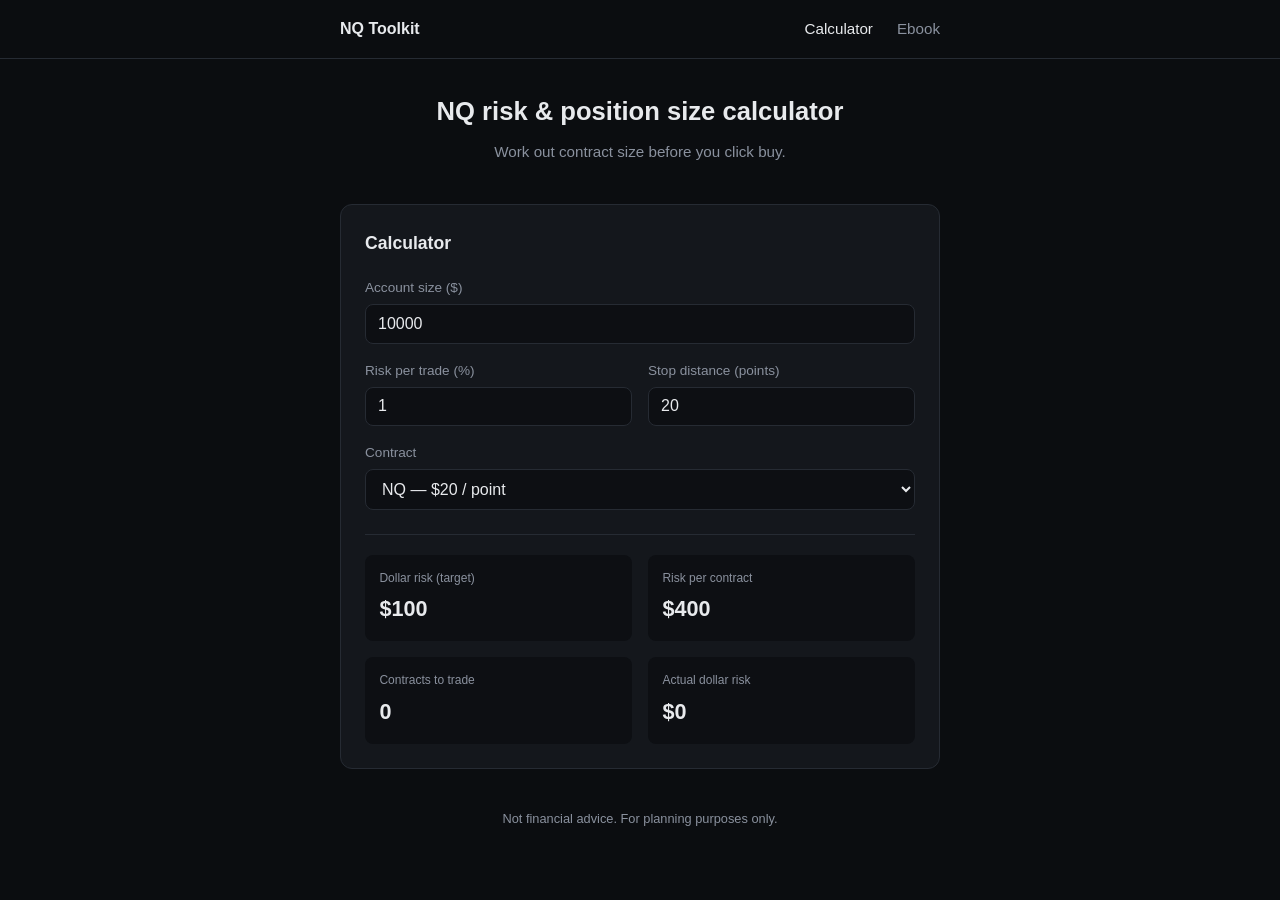
==== calculator/index.html @ e53ccf38 "Add files via upload" ====
<!DOCTYPE html>
<html lang="en">
<head>
<meta charset="UTF-8">
<meta name="viewport" content="width=device-width, initial-scale=1.0">
<title>NQ Risk & Position Size Calculator</title>
<style>
  :root {
    --bg: #0b0d10; --surface: #14171c; --border: #262b33;
    --text: #e8eaed; --text-muted: #8a919e; --accent: #3987e5; --accent-text: #ffffff; --danger: #e66767;
  }
  * { box-sizing: border-box; }
  body { margin: 0; background: var(--bg); color: var(--text);
    font-family: -apple-system, BlinkMacSystemFont, "Segoe UI", Roboto, sans-serif; line-height: 1.6; }

  nav { border-bottom: 1px solid var(--border); }
  .nav-inner { max-width: 640px; margin: 0 auto; padding: 1rem 1.25rem;
    display: flex; align-items: center; justify-content: space-between; }
  .brand { color: var(--text); text-decoration: none; font-weight: 600; }
  .nav-links { display: flex; gap: 1.5rem; }
  .nav-links a { color: var(--text-muted); text-decoration: none; font-size: 0.95rem; }
  .nav-links a.active { color: var(--text); }
  .nav-links a:hover { color: var(--text); }

  .wrap { max-width: 640px; margin: 0 auto; padding: 2rem 1.25rem 4rem; }
  header.page-head { text-align: center; margin-bottom: 2.5rem; }
  header.page-head h1 { font-size: 1.6rem; font-weight: 600; margin: 0 0 0.5rem; }
  header.page-head p { color: var(--text-muted); margin: 0; font-size: 0.95rem; }

  .card { background: var(--surface); border: 1px solid var(--border); border-radius: 12px; padding: 1.5rem; margin-bottom: 2rem; }
  .card h2 { font-size: 1.1rem; margin: 0 0 1.25rem; }

  .field { margin-bottom: 1rem; }
  .field label { display: block; font-size: 0.85rem; color: var(--text-muted); margin-bottom: 0.35rem; }
  .field input, .field select {
    width: 100%; padding: 0.6rem 0.75rem; background: #0d0f13; border: 1px solid var(--border);
    border-radius: 8px; color: var(--text); font-size: 1rem;
  }
  .field input:focus, .field select:focus { outline: none; border-color: var(--accent); }
  .row { display: grid; grid-template-columns: 1fr 1fr; gap: 1rem; }

  .results { margin-top: 1.5rem; padding-top: 1.25rem; border-top: 1px solid var(--border);
    display: grid; grid-template-columns: 1fr 1fr; gap: 1rem; }
  .stat { background: #0d0f13; border-radius: 8px; padding: 0.9rem; }
  .stat .label { font-size: 0.75rem; color: var(--text-muted); margin-bottom: 0.25rem; }
  .stat .value { font-size: 1.35rem; font-weight: 600; }
  .stat .value.warn { color: var(--danger); }

  footer { text-align: center; color: var(--text-muted); font-size: 0.8rem; margin-top: 2.5rem; }
</style>
</head>
<body>

<nav>
  <div class="nav-inner">
    <a href="../index.html" class="brand">NQ Toolkit</a>
    <div class="nav-links">
      <a href="index.html" class="active">Calculator</a>
      <a href="../ebook/index.html">Ebook</a>
    </div>
  </div>
</nav>

<div class="wrap">

  <header class="page-head">
    <h1>NQ risk & position size calculator</h1>
    <p>Work out contract size before you click buy.</p>
  </header>

  <div class="card">
    <h2>Calculator</h2>

    <div class="field">
      <label for="accountSize">Account size ($)</label>
      <input type="number" id="accountSize" value="10000" min="0" step="100">
    </div>

    <div class="row">
      <div class="field">
        <label for="riskPct">Risk per trade (%)</label>
        <input type="number" id="riskPct" value="1" min="0" step="0.1">
      </div>
      <div class="field">
        <label for="stopPoints">Stop distance (points)</label>
        <input type="number" id="stopPoints" value="20" min="0" step="0.25">
      </div>
    </div>

    <div class="field">
      <label for="contractType">Contract</label>
      <select id="contractType">
        <option value="20">NQ &mdash; $20 / point</option>
        <option value="2">MNQ &mdash; $2 / point</option>
      </select>
    </div>

    <div class="results">
      <div class="stat">
        <div class="label">Dollar risk (target)</div>
        <div class="value" id="outDollarRisk">$0</div>
      </div>
      <div class="stat">
        <div class="label">Risk per contract</div>
        <div class="value" id="outRiskPerContract">$0</div>
      </div>
      <div class="stat">
        <div class="label">Contracts to trade</div>
        <div class="value" id="outContracts">0</div>
      </div>
      <div class="stat">
        <div class="label">Actual dollar risk</div>
        <div class="value" id="outActualRisk">$0</div>
      </div>
    </div>
  </div>

  <footer>Not financial advice. For planning purposes only.</footer>

</div>

<script>
  const accountSize = document.getElementById('accountSize');
  const riskPct = document.getElementById('riskPct');
  const stopPoints = document.getElementById('stopPoints');
  const contractType = document.getElementById('contractType');

  const outDollarRisk = document.getElementById('outDollarRisk');
  const outRiskPerContract = document.getElementById('outRiskPerContract');
  const outContracts = document.getElementById('outContracts');
  const outActualRisk = document.getElementById('outActualRisk');

  function fmt(n) {
    return '$' + n.toLocaleString('en-US', { maximumFractionDigits: 2 });
  }

  function calculate() {
    const balance = parseFloat(accountSize.value) || 0;
    const risk = parseFloat(riskPct.value) || 0;
    const stop = parseFloat(stopPoints.value) || 0;
    const valuePerPoint = parseFloat(contractType.value) || 0;

    const dollarRisk = balance * (risk / 100);
    const riskPerContract = stop * valuePerPoint;
    const contracts = riskPerContract > 0 ? Math.floor(dollarRisk / riskPerContract) : 0;
    const actualRisk = contracts * riskPerContract;

    outDollarRisk.textContent = fmt(dollarRisk);
    outRiskPerContract.textContent = fmt(riskPerContract);
    outContracts.textContent = contracts;
    outActualRisk.textContent = fmt(actualRisk);
    outActualRisk.classList.toggle('warn', actualRisk > dollarRisk);
  }

  [accountSize, riskPct, stopPoints, contractType].forEach(el => {
    el.addEventListener('input', calculate);
    el.addEventListener('change', calculate);
  });

  calculate();
</script>

</body>
</html>
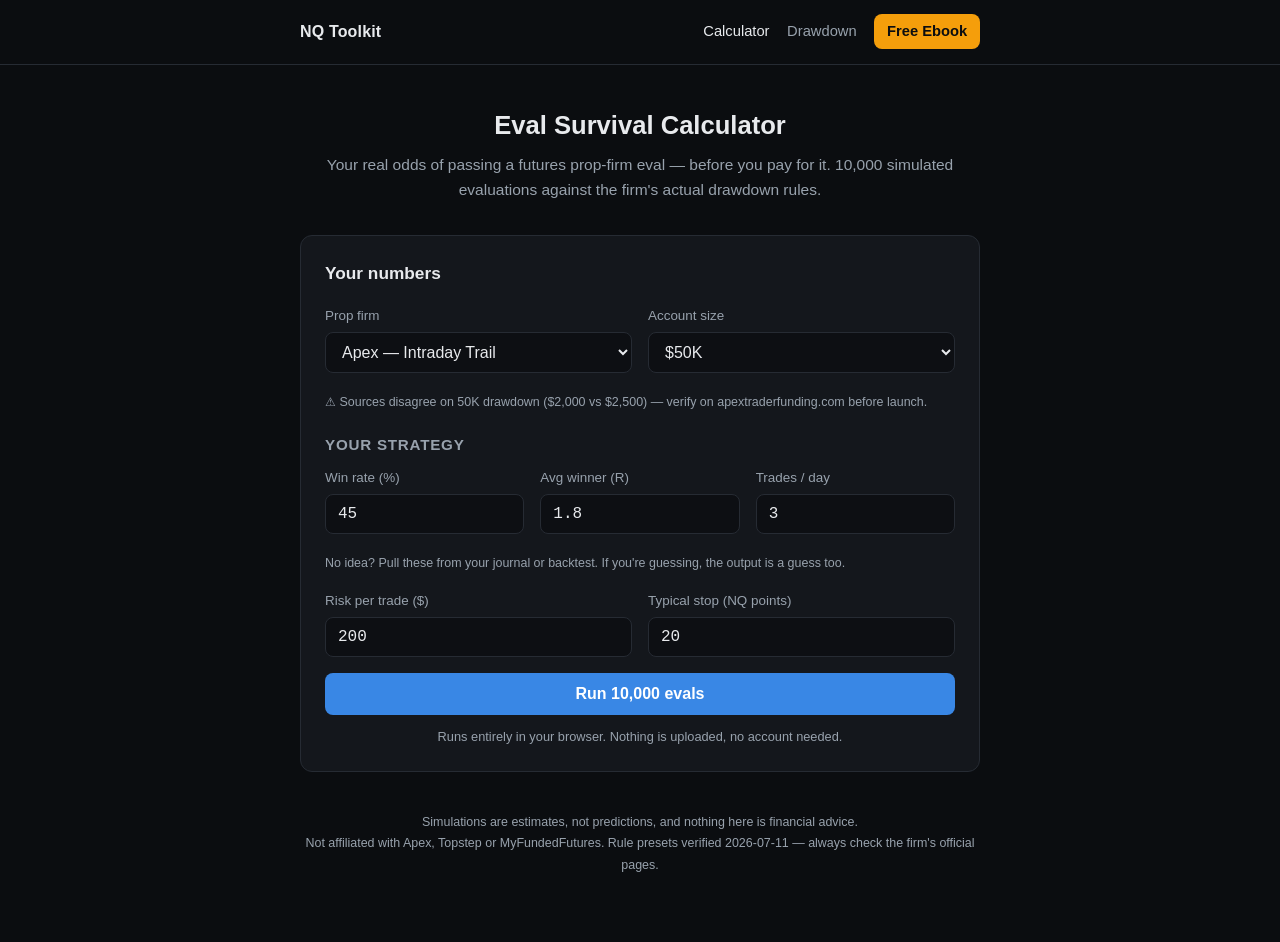
==== commit 5897c66f: "Add files via upload" ====
--- a/calculator/index.html
+++ b/calculator/index.html
@@ -3,51 +3,9 @@
 <head>
 <meta charset="UTF-8">
 <meta name="viewport" content="width=device-width, initial-scale=1.0">
-<title>NQ Risk & Position Size Calculator</title>
-<style>
-  :root {
-    --bg: #0b0d10; --surface: #14171c; --border: #262b33;
-    --text: #e8eaed; --text-muted: #8a919e; --accent: #3987e5; --accent-text: #ffffff; --danger: #e66767;
-  }
-  * { box-sizing: border-box; }
-  body { margin: 0; background: var(--bg); color: var(--text);
-    font-family: -apple-system, BlinkMacSystemFont, "Segoe UI", Roboto, sans-serif; line-height: 1.6; }
-
-  nav { border-bottom: 1px solid var(--border); }
-  .nav-inner { max-width: 640px; margin: 0 auto; padding: 1rem 1.25rem;
-    display: flex; align-items: center; justify-content: space-between; }
-  .brand { color: var(--text); text-decoration: none; font-weight: 600; }
-  .nav-links { display: flex; gap: 1.5rem; }
-  .nav-links a { color: var(--text-muted); text-decoration: none; font-size: 0.95rem; }
-  .nav-links a.active { color: var(--text); }
-  .nav-links a:hover { color: var(--text); }
-
-  .wrap { max-width: 640px; margin: 0 auto; padding: 2rem 1.25rem 4rem; }
-  header.page-head { text-align: center; margin-bottom: 2.5rem; }
-  header.page-head h1 { font-size: 1.6rem; font-weight: 600; margin: 0 0 0.5rem; }
-  header.page-head p { color: var(--text-muted); margin: 0; font-size: 0.95rem; }
-
-  .card { background: var(--surface); border: 1px solid var(--border); border-radius: 12px; padding: 1.5rem; margin-bottom: 2rem; }
-  .card h2 { font-size: 1.1rem; margin: 0 0 1.25rem; }
-
-  .field { margin-bottom: 1rem; }
-  .field label { display: block; font-size: 0.85rem; color: var(--text-muted); margin-bottom: 0.35rem; }
-  .field input, .field select {
-    width: 100%; padding: 0.6rem 0.75rem; background: #0d0f13; border: 1px solid var(--border);
-    border-radius: 8px; color: var(--text); font-size: 1rem;
-  }
-  .field input:focus, .field select:focus { outline: none; border-color: var(--accent); }
-  .row { display: grid; grid-template-columns: 1fr 1fr; gap: 1rem; }
-
-  .results { margin-top: 1.5rem; padding-top: 1.25rem; border-top: 1px solid var(--border);
-    display: grid; grid-template-columns: 1fr 1fr; gap: 1rem; }
-  .stat { background: #0d0f13; border-radius: 8px; padding: 0.9rem; }
-  .stat .label { font-size: 0.75rem; color: var(--text-muted); margin-bottom: 0.25rem; }
-  .stat .value { font-size: 1.35rem; font-weight: 600; }
-  .stat .value.warn { color: var(--danger); }
-
-  footer { text-align: center; color: var(--text-muted); font-size: 0.8rem; margin-top: 2.5rem; }
-</style>
+<title>Eval Survival Calculator — NQ / MNQ Prop Firm Simulator</title>
+<meta name="description" content="Free Monte Carlo simulator for NQ and MNQ traders: your real odds of passing an Apex, Topstep or MFFU evaluation, optimal risk per trade, and position size. Runs in your browser, no signup.">
+<link rel="stylesheet" href="../assets/style.css">
 </head>
 <body>
 
@@ -56,7 +14,8 @@
     <a href="../index.html" class="brand">NQ Toolkit</a>
     <div class="nav-links">
       <a href="index.html" class="active">Calculator</a>
-      <a href="../ebook/index.html">Ebook</a>
+      <a href="../drawdown/index.html">Drawdown</a>
+      <a href="../ebook/index.html" class="nav-cta">Free Ebook</a>
     </div>
   </div>
 </nav>
@@ -64,101 +23,131 @@
 <div class="wrap">
 
   <header class="page-head">
-    <h1>NQ risk & position size calculator</h1>
-    <p>Work out contract size before you click buy.</p>
+    <h1>Eval Survival Calculator</h1>
+    <p>Your real odds of passing a futures prop-firm eval — before you pay for it.
+    10,000 simulated evaluations against the firm's actual drawdown rules.</p>
   </header>
 
   <div class="card">
-    <h2>Calculator</h2>
-
-    <div class="field">
-      <label for="accountSize">Account size ($)</label>
-      <input type="number" id="accountSize" value="10000" min="0" step="100">
-    </div>
+    <h2>Your numbers</h2>
 
     <div class="row">
       <div class="field">
-        <label for="riskPct">Risk per trade (%)</label>
-        <input type="number" id="riskPct" value="1" min="0" step="0.1">
+        <label for="firm">Prop firm</label>
+        <select id="firm"></select>
       </div>
       <div class="field">
-        <label for="stopPoints">Stop distance (points)</label>
-        <input type="number" id="stopPoints" value="20" min="0" step="0.25">
+        <label for="size">Account size</label>
+        <select id="size"></select>
+      </div>
+    </div>
+    <div class="hint" id="rulesNote"></div>
+
+    <div id="customRules" style="display:none">
+      <h3>Custom rules</h3>
+      <div class="row3">
+        <div class="field"><label for="cStart">Account size ($)</label><input type="number" id="cStart" value="50000" step="1000"></div>
+        <div class="field"><label for="cTarget">Profit target ($)</label><input type="number" id="cTarget" value="3000" step="100"></div>
+        <div class="field"><label for="cDd">Trailing drawdown ($)</label><input type="number" id="cDd" value="2000" step="100"></div>
+      </div>
+      <div class="row3">
+        <div class="field">
+          <label for="cDdType">Drawdown type</label>
+          <select id="cDdType"><option value="eod">EOD trailing</option><option value="intraday">Intraday trailing</option></select>
+        </div>
+        <div class="field"><label for="cDll">Daily loss limit ($, 0 = none)</label><input type="number" id="cDll" value="0" step="100"></div>
+        <div class="field"><label for="cFee">Fee per attempt ($)</label><input type="number" id="cFee" value="100" step="10"></div>
       </div>
     </div>
 
-    <div class="field">
-      <label for="contractType">Contract</label>
-      <select id="contractType">
-        <option value="20">NQ &mdash; $20 / point</option>
-        <option value="2">MNQ &mdash; $2 / point</option>
-      </select>
+    <h3>Your strategy</h3>
+    <div class="row3">
+      <div class="field">
+        <label for="winRate">Win rate (%)</label>
+        <input type="number" id="winRate" value="45" min="1" max="99" step="1">
+      </div>
+      <div class="field">
+        <label for="rr">Avg winner (R)</label>
+        <input type="number" id="rr" value="1.8" min="0.1" step="0.1">
+      </div>
+      <div class="field">
+        <label for="tradesPerDay">Trades / day</label>
+        <input type="number" id="tradesPerDay" value="3" min="1" max="50" step="1">
+      </div>
+    </div>
+    <div class="hint">No idea? Pull these from your journal or backtest. If you're guessing, the output is a guess too.</div>
+
+    <div class="row" style="margin-top:1rem">
+      <div class="field">
+        <label for="riskPerTrade">Risk per trade ($)</label>
+        <input type="number" id="riskPerTrade" value="200" min="1" step="25">
+      </div>
+      <div class="field">
+        <label for="stopPoints">Typical stop (NQ points)</label>
+        <input type="number" id="stopPoints" value="20" min="0.25" step="0.25">
+      </div>
     </div>
 
-    <div class="results">
-      <div class="stat">
-        <div class="label">Dollar risk (target)</div>
-        <div class="value" id="outDollarRisk">$0</div>
-      </div>
-      <div class="stat">
-        <div class="label">Risk per contract</div>
-        <div class="value" id="outRiskPerContract">$0</div>
-      </div>
-      <div class="stat">
-        <div class="label">Contracts to trade</div>
-        <div class="value" id="outContracts">0</div>
-      </div>
-      <div class="stat">
-        <div class="label">Actual dollar risk</div>
-        <div class="value" id="outActualRisk">$0</div>
-      </div>
+    <button class="primary" id="runBtn">Run 10,000 evals</button>
+    <div class="trust-line">Runs entirely in your browser. Nothing is uploaded, no account needed.</div>
+  </div>
+
+  <div class="card" id="resultsCard" style="display:none">
+    <h2>Results</h2>
+    <div class="stats cols3">
+      <div class="stat"><div class="label">Pass probability</div><div class="value" id="outPass">—</div><div class="sub" id="outPassSub"></div></div>
+      <div class="stat"><div class="label">Bust probability</div><div class="value neg" id="outBust">—</div><div class="sub">hit the trailing floor</div></div>
+      <div class="stat"><div class="label" id="outTimeLabel">Ran out of time</div><div class="value" id="outTimeout">—</div><div class="sub" id="outTimeoutSub"></div></div>
+      <div class="stat"><div class="label">Median days to pass</div><div class="value" id="outDays">—</div><div class="sub">trading days, when you do pass</div></div>
+      <div class="stat"><div class="label">Expected attempts</div><div class="value" id="outAttempts">—</div><div class="sub">before one passes</div></div>
+      <div class="stat"><div class="label">Expected cost to pass</div><div class="value" id="outCost">—</div><div class="sub" id="outCostSub">attempts × fee</div></div>
+    </div>
+    <div class="verdict" id="verdict"></div>
+
+    <h3>Position size at this risk</h3>
+    <div class="stats">
+      <div class="stat"><div class="label">MNQ contracts</div><div class="value" id="outMnq">—</div><div class="sub" id="outMnqSub"></div></div>
+      <div class="stat"><div class="label">NQ contracts</div><div class="value" id="outNq">—</div><div class="sub" id="outNqSub"></div></div>
+    </div>
+
+    <h3>Pass rate vs risk per trade</h3>
+    <p class="hint" style="margin:0 0 0.6rem">Same strategy, different bet size. This is the curve most traders never look at — oversizing is how most evals die.</p>
+    <svg id="sweepChart" viewBox="0 0 640 220" style="width:100%;height:auto"></svg>
+
+    <h3>One simulated attempt</h3>
+    <p class="hint" style="margin:0 0 0.6rem">A single random run from the 10,000 — equity vs the trailing floor chasing it.</p>
+    <canvas id="pathChart" class="chart" width="640" height="260"></canvas>
+    <div class="legend"><span class="l-equity">Equity</span><span class="l-floor-i">Trailing floor</span><span class="l-target">Target</span></div>
+    <div class="chart-controls">
+      <button class="ghost" id="rerollBtn">Show another run</button>
+      <span class="hint" id="pathOutcome"></span>
+    </div>
+
+    <details class="methodology">
+      <summary>Methodology &amp; honest limitations</summary>
+      <ul>
+        <li>Each trade is an independent coin flip at your win rate: winner = +(avg R × risk), loser = −risk. 10,000 full evaluations are simulated against the selected firm's trailing-drawdown, daily-loss and time rules.</li>
+        <li>Intraday trailing floors are updated per closed trade. Real intraday trails also move on <em>unrealized</em> peaks mid-trade, so true intraday risk is slightly worse than shown.</li>
+        <li>Commissions, slippage, losing-streak correlation and news-day fat tails are not modeled. Real results will be somewhat worse than simulated. Treat the output as an upper bound.</li>
+        <li>Rule presets last verified 2026-07-11. Firms change rules constantly — always confirm against the firm's official rules page.</li>
+        <li>Rough reading: ≥65% pass probability is solid, 50–65% is a coin flip across attempts, &lt;50% means fix the risk or the strategy before paying anyone.</li>
+      </ul>
+    </details>
+
+    <div class="ebook-cta">
+      <p><strong>The math is the easy part.</strong> Sizing right keeps you alive — it doesn't give you an edge. The entries have to come from reading orderflow, and that's what the free ebook teaches.</p>
+      <a class="btn-cta" href="../ebook/index.html">Get the free orderflow ebook</a>
     </div>
   </div>
 
-  <footer>Not financial advice. For planning purposes only.</footer>
+  <footer>
+    Simulations are estimates, not predictions, and nothing here is financial advice.<br>
+    Not affiliated with Apex, Topstep or MyFundedFutures. Rule presets verified 2026-07-11 — always check the firm's official pages.
+  </footer>
 
 </div>
 
-<script>
-  const accountSize = document.getElementById('accountSize');
-  const riskPct = document.getElementById('riskPct');
-  const stopPoints = document.getElementById('stopPoints');
-  const contractType = document.getElementById('contractType');
-
-  const outDollarRisk = document.getElementById('outDollarRisk');
-  const outRiskPerContract = document.getElementById('outRiskPerContract');
-  const outContracts = document.getElementById('outContracts');
-  const outActualRisk = document.getElementById('outActualRisk');
-
-  function fmt(n) {
-    return '$' + n.toLocaleString('en-US', { maximumFractionDigits: 2 });
-  }
-
-  function calculate() {
-    const balance = parseFloat(accountSize.value) || 0;
-    const risk = parseFloat(riskPct.value) || 0;
-    const stop = parseFloat(stopPoints.value) || 0;
-    const valuePerPoint = parseFloat(contractType.value) || 0;
-
-    const dollarRisk = balance * (risk / 100);
-    const riskPerContract = stop * valuePerPoint;
-    const contracts = riskPerContract > 0 ? Math.floor(dollarRisk / riskPerContract) : 0;
-    const actualRisk = contracts * riskPerContract;
-
-    outDollarRisk.textContent = fmt(dollarRisk);
-    outRiskPerContract.textContent = fmt(riskPerContract);
-    outContracts.textContent = contracts;
-    outActualRisk.textContent = fmt(actualRisk);
-    outActualRisk.classList.toggle('warn', actualRisk > dollarRisk);
-  }
-
-  [accountSize, riskPct, stopPoints, contractType].forEach(el => {
-    el.addEventListener('input', calculate);
-    el.addEventListener('change', calculate);
-  });
-
-  calculate();
-</script>
-
+<script src="../assets/engine.js"></script>
+<script src="../assets/calc.js"></script>
 </body>
 </html>
--- a/assets/style.css
+++ b/assets/style.css
@@ -0,0 +1,144 @@
+/* NQ Toolkit — shared styles
+   Palette: dark trading-platform theme. Green/red reserved for P&L numbers only.
+   Amber is the ebook CTA color and is used for NOTHING else. */
+:root {
+  --bg: #0b0d10;
+  --surface: #14171c;
+  --surface2: #0d0f13;
+  --border: #262b33;
+  --text: #e8eaed;
+  --muted: #98a2ad;
+  --accent: #3987e5;        /* links, focus, interactive */
+  --cta: #f59e0b;           /* ebook CTA only */
+  --cta-text: #0b0d10;
+  --pos: #22c55e;           /* profit / pass — numbers only */
+  --neg: #ef4444;           /* loss / bust — numbers only */
+  --warn: #eab308;
+  --mono: ui-monospace, "JetBrains Mono", "SF Mono", Menlo, Consolas, monospace;
+}
+* { box-sizing: border-box; }
+html { -webkit-text-size-adjust: 100%; }
+body {
+  margin: 0; background: var(--bg); color: var(--text); line-height: 1.6;
+  font-family: -apple-system, BlinkMacSystemFont, "Segoe UI", Roboto, sans-serif;
+}
+a { color: var(--accent); }
+
+/* ---------- nav ---------- */
+nav { border-bottom: 1px solid var(--border); }
+.nav-inner {
+  max-width: 720px; margin: 0 auto; padding: 0.9rem 1.25rem;
+  display: flex; align-items: center; justify-content: space-between; gap: 1rem;
+}
+.brand { color: var(--text); text-decoration: none; font-weight: 650; letter-spacing: 0.01em; }
+.nav-links { display: flex; gap: 1.1rem; align-items: center; flex-wrap: wrap; }
+.nav-links a { color: var(--muted); text-decoration: none; font-size: 0.92rem; }
+.nav-links a:hover, .nav-links a.active { color: var(--text); }
+.nav-cta {
+  background: var(--cta); color: var(--cta-text) !important; font-weight: 600;
+  padding: 0.35rem 0.8rem; border-radius: 8px;
+}
+.nav-cta:hover { filter: brightness(1.08); }
+
+/* ---------- layout ---------- */
+.wrap { max-width: 720px; margin: 0 auto; padding: 2rem 1.25rem 4rem; }
+.page-head { text-align: center; margin: 0.5rem 0 2rem; }
+.page-head h1 { font-size: 1.6rem; font-weight: 650; margin: 0 0 0.5rem; }
+.page-head p { color: var(--muted); margin: 0; font-size: 0.97rem; }
+
+.card {
+  background: var(--surface); border: 1px solid var(--border);
+  border-radius: 12px; padding: 1.5rem; margin-bottom: 1.5rem;
+}
+.card h2 { font-size: 1.08rem; margin: 0 0 1.1rem; }
+.card h3 { font-size: 0.95rem; margin: 1.25rem 0 0.6rem; color: var(--muted); text-transform: uppercase; letter-spacing: 0.05em; font-weight: 600; }
+
+/* ---------- forms ---------- */
+.field { margin-bottom: 1rem; }
+.field label { display: block; font-size: 0.84rem; color: var(--muted); margin-bottom: 0.35rem; }
+.field input, .field select {
+  width: 100%; padding: 0.6rem 0.75rem; background: var(--surface2);
+  border: 1px solid var(--border); border-radius: 8px; color: var(--text);
+  font-size: 1rem; font-family: var(--mono); font-variant-numeric: tabular-nums;
+}
+.field select { font-family: inherit; }
+.field input:focus, .field select:focus { outline: none; border-color: var(--accent); }
+.row { display: grid; grid-template-columns: 1fr 1fr; gap: 1rem; }
+.row3 { display: grid; grid-template-columns: 1fr 1fr 1fr; gap: 1rem; }
+@media (max-width: 520px) { .row3 { grid-template-columns: 1fr 1fr; } }
+.hint { font-size: 0.78rem; color: var(--muted); margin-top: 0.3rem; }
+
+button.primary {
+  width: 100%; padding: 0.75rem 1rem; border: none; border-radius: 8px;
+  background: var(--accent); color: #fff; font-size: 1rem; font-weight: 600; cursor: pointer;
+}
+button.primary:hover { filter: brightness(1.1); }
+button.ghost {
+  padding: 0.45rem 0.9rem; border: 1px solid var(--border); border-radius: 8px;
+  background: transparent; color: var(--muted); font-size: 0.85rem; cursor: pointer;
+}
+button.ghost:hover { color: var(--text); border-color: var(--muted); }
+
+/* ---------- results ---------- */
+.stats { display: grid; grid-template-columns: 1fr 1fr; gap: 0.9rem; }
+@media (min-width: 560px) { .stats.cols3 { grid-template-columns: 1fr 1fr 1fr; } }
+.stat { background: var(--surface2); border-radius: 8px; padding: 0.85rem 0.9rem; }
+.stat .label { font-size: 0.72rem; color: var(--muted); margin-bottom: 0.2rem; text-transform: uppercase; letter-spacing: 0.04em; }
+.stat .value {
+  font-size: 1.4rem; font-weight: 650; font-family: var(--mono);
+  font-variant-numeric: tabular-nums;
+}
+.stat .sub { font-size: 0.75rem; color: var(--muted); margin-top: 0.15rem; }
+.num { font-family: var(--mono); font-variant-numeric: tabular-nums; }
+.pos { color: var(--pos); }
+.neg { color: var(--neg); }
+.warn-c { color: var(--warn); }
+
+.verdict {
+  border-left: 3px solid var(--border); background: var(--surface2);
+  padding: 0.8rem 1rem; border-radius: 0 8px 8px 0; margin-top: 1.1rem; font-size: 0.93rem;
+}
+.verdict.good { border-left-color: var(--pos); }
+.verdict.mid { border-left-color: var(--warn); }
+.verdict.bad { border-left-color: var(--neg); }
+
+/* ---------- charts ---------- */
+canvas.chart { width: 100%; height: auto; background: var(--surface2); border-radius: 8px; border: 1px solid var(--border); }
+.chart-controls { display: flex; gap: 0.5rem; margin-top: 0.75rem; flex-wrap: wrap; align-items: center; }
+.legend { display: flex; gap: 1rem; flex-wrap: wrap; font-size: 0.78rem; color: var(--muted); margin-top: 0.6rem; }
+.legend span::before { content: ""; display: inline-block; width: 10px; height: 3px; border-radius: 2px; margin-right: 0.4rem; vertical-align: middle; background: var(--muted); }
+.legend .l-equity::before { background: var(--accent); }
+.legend .l-floor-i::before { background: var(--neg); }
+.legend .l-floor-e::before { background: var(--warn); }
+.legend .l-target::before { background: var(--pos); }
+
+/* ---------- ebook CTA blocks ---------- */
+.ebook-cta {
+  background: var(--surface); border: 1px solid var(--border); border-radius: 12px;
+  padding: 1.4rem 1.5rem; margin: 1.5rem 0; text-align: center;
+}
+.ebook-cta p { margin: 0 0 0.9rem; color: var(--muted); font-size: 0.95rem; }
+.ebook-cta strong { color: var(--text); }
+.btn-cta {
+  display: inline-block; background: var(--cta); color: var(--cta-text);
+  text-decoration: none; font-weight: 650; padding: 0.7rem 1.5rem; border-radius: 8px;
+}
+.btn-cta:hover { filter: brightness(1.08); }
+
+/* ---------- misc ---------- */
+details.methodology { margin-top: 1.25rem; font-size: 0.88rem; color: var(--muted); }
+details.methodology summary { cursor: pointer; color: var(--muted); }
+details.methodology summary:hover { color: var(--text); }
+details.methodology ul { padding-left: 1.2rem; }
+.trust-line { text-align: center; font-size: 0.8rem; color: var(--muted); margin-top: 0.75rem; }
+footer { text-align: center; color: var(--muted); font-size: 0.78rem; margin-top: 2.5rem; line-height: 1.7; }
+.slider { width: 100%; accent-color: var(--accent); }
+.toggle-group { display: inline-flex; border: 1px solid var(--border); border-radius: 8px; overflow: hidden; }
+.toggle-group button {
+  border: none; background: transparent; color: var(--muted); padding: 0.45rem 0.9rem;
+  font-size: 0.85rem; cursor: pointer;
+}
+.toggle-group button.on { background: var(--surface2); color: var(--text); }
+table.spec { width: 100%; border-collapse: collapse; font-size: 0.88rem; }
+table.spec td { padding: 0.45rem 0.5rem; border-bottom: 1px solid var(--border); }
+table.spec td:last-child { text-align: right; font-family: var(--mono); font-variant-numeric: tabular-nums; }
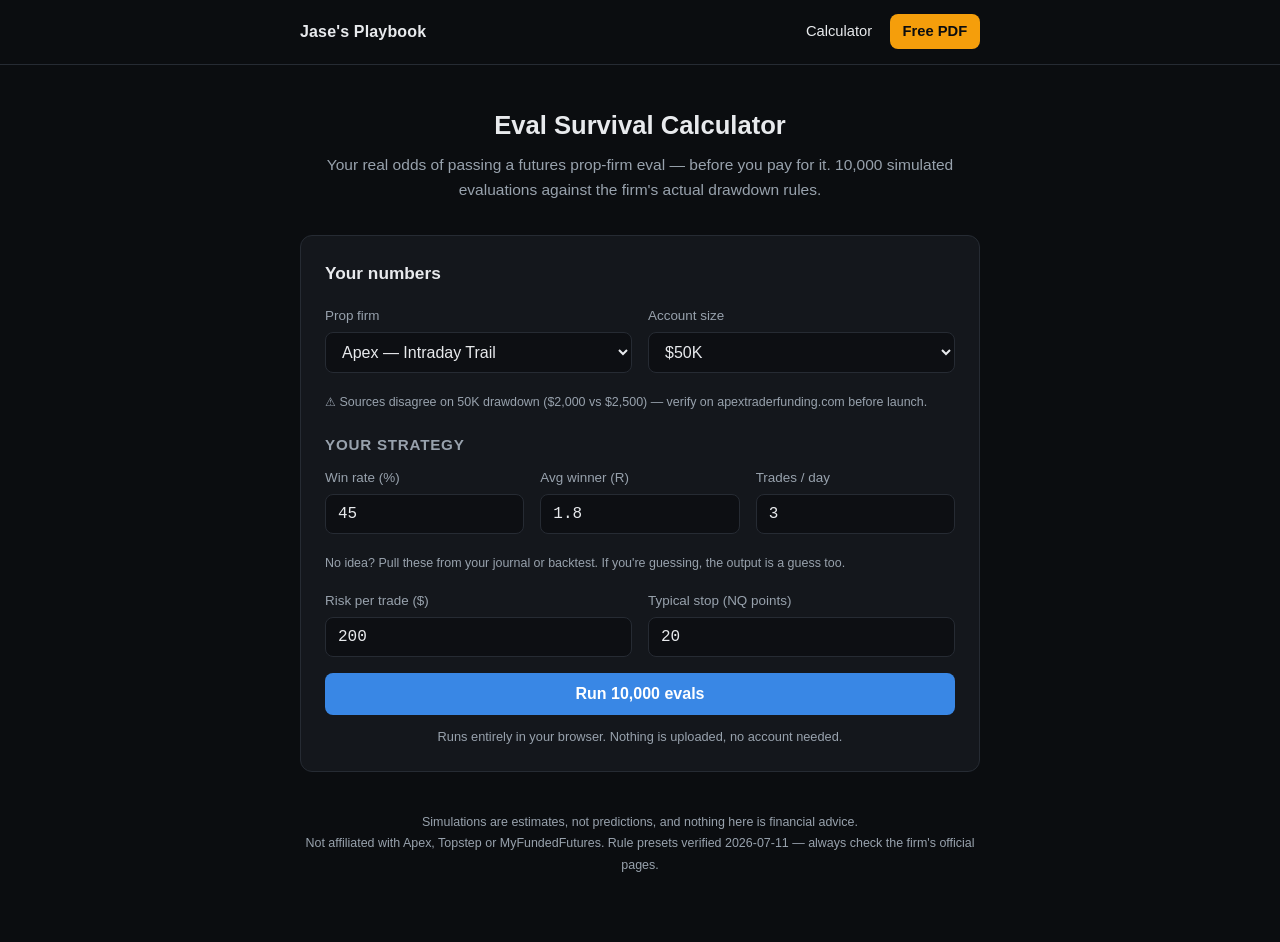
==== commit 0d132fee: "Add files via upload" ====
--- a/calculator/index.html
+++ b/calculator/index.html
@@ -11,11 +11,10 @@
 
 <nav>
   <div class="nav-inner">
-    <a href="../index.html" class="brand">NQ Toolkit</a>
+    <a href="../index.html" class="brand">Jase's Playbook</a>
     <div class="nav-links">
       <a href="index.html" class="active">Calculator</a>
-      <a href="../drawdown/index.html">Drawdown</a>
-      <a href="../ebook/index.html" class="nav-cta">Free Ebook</a>
+      <a href="../playbook/index.html" class="nav-cta">Free PDF</a>
     </div>
   </div>
 </nav>
@@ -135,8 +134,8 @@
     </details>
 
     <div class="ebook-cta">
-      <p><strong>The math is the easy part.</strong> Sizing right keeps you alive — it doesn't give you an edge. The entries have to come from reading orderflow, and that's what the free ebook teaches.</p>
-      <a class="btn-cta" href="../ebook/index.html">Get the free orderflow ebook</a>
+      <p><strong>The math is the easy part.</strong> Sizing right keeps you alive, but it doesn't give you an edge. The entries have to come from somewhere. That's the free Auction Market Playbook: two setups, ready to load into Tradezella.</p>
+      <a class="btn-cta" href="../playbook/index.html">Get the free playbook (PDF)</a>
     </div>
   </div>
 
--- a/assets/style.css
+++ b/assets/style.css
@@ -142,3 +142,17 @@
 table.spec { width: 100%; border-collapse: collapse; font-size: 0.88rem; }
 table.spec td { padding: 0.45rem 0.5rem; border-bottom: 1px solid var(--border); }
 table.spec td:last-child { text-align: right; font-family: var(--mono); font-variant-numeric: tabular-nums; }
+
+/* Affiliate slot — calculator results */
+.aff-slot { margin-top: 1.5rem; padding: 1.25rem; border: 1px solid var(--accent);
+  border-radius: 12px; background: var(--surface2); }
+.aff-grid { display: grid; grid-template-columns: repeat(3, 1fr); gap: 0.75rem; }
+@media (max-width: 560px) { .aff-grid { grid-template-columns: 1fr; } }
+.aff-card { display: flex; flex-direction: column; gap: 0.3rem; text-decoration: none;
+  background: var(--surface); border: 1px solid var(--border); border-radius: 10px;
+  padding: 0.9rem 1rem; color: var(--text); }
+.aff-card:hover { border-color: var(--accent); }
+.aff-name { font-weight: 650; font-size: 1rem; }
+.aff-code { font-family: var(--mono); font-size: 0.78rem; color: var(--muted); }
+.aff-code b { color: var(--accent); }
+.aff-go { font-size: 0.82rem; color: var(--accent); font-weight: 600; margin-top: 0.15rem; }
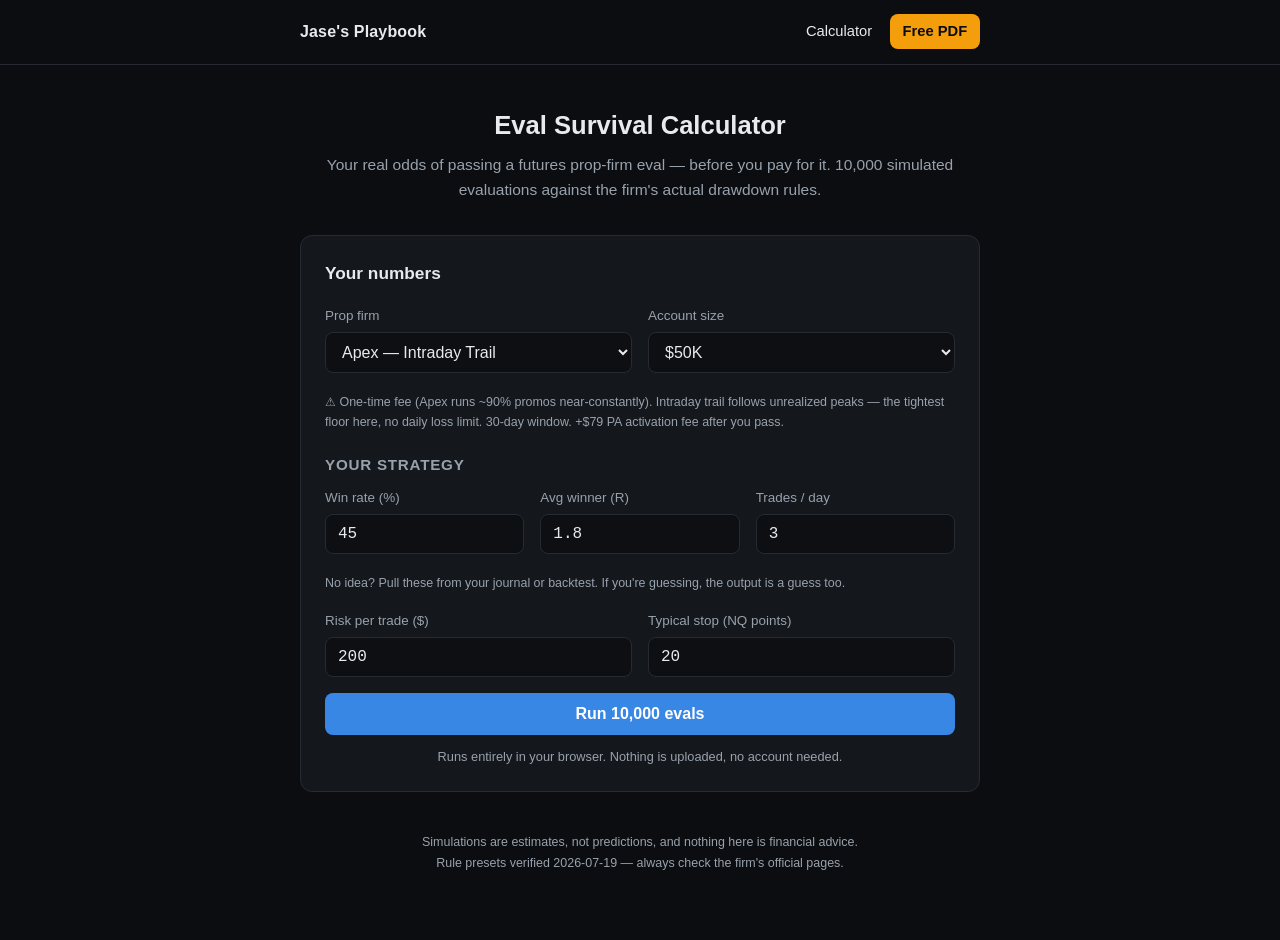
==== commit 18031772: "Add files via upload" ====
--- a/calculator/index.html
+++ b/calculator/index.html
@@ -4,7 +4,7 @@
 <meta charset="UTF-8">
 <meta name="viewport" content="width=device-width, initial-scale=1.0">
 <title>Eval Survival Calculator — NQ / MNQ Prop Firm Simulator</title>
-<meta name="description" content="Free Monte Carlo simulator for NQ and MNQ traders: your real odds of passing an Apex, Topstep or MFFU evaluation, optimal risk per trade, and position size. Runs in your browser, no signup.">
+<meta name="description" content="Free Monte Carlo simulator for NQ and MNQ traders: your real odds of passing an Apex, Tradeify or Topstep evaluation, optimal risk per trade, and position size. Runs in your browser, no signup.">
 <link rel="stylesheet" href="../assets/style.css">
 </head>
 <body>
@@ -128,7 +128,7 @@
         <li>Each trade is an independent coin flip at your win rate: winner = +(avg R × risk), loser = −risk. 10,000 full evaluations are simulated against the selected firm's trailing-drawdown, daily-loss and time rules.</li>
         <li>Intraday trailing floors are updated per closed trade. Real intraday trails also move on <em>unrealized</em> peaks mid-trade, so true intraday risk is slightly worse than shown.</li>
         <li>Commissions, slippage, losing-streak correlation and news-day fat tails are not modeled. Real results will be somewhat worse than simulated. Treat the output as an upper bound.</li>
-        <li>Rule presets last verified 2026-07-11. Firms change rules constantly — always confirm against the firm's official rules page.</li>
+        <li>Rule presets last verified 2026-07-19. Firms change rules constantly — always confirm against the firm's official rules page.</li>
         <li>Rough reading: ≥65% pass probability is solid, 50–65% is a coin flip across attempts, &lt;50% means fix the risk or the strategy before paying anyone.</li>
       </ul>
     </details>
@@ -141,7 +141,7 @@
 
   <footer>
     Simulations are estimates, not predictions, and nothing here is financial advice.<br>
-    Not affiliated with Apex, Topstep or MyFundedFutures. Rule presets verified 2026-07-11 — always check the firm's official pages.
+    Rule presets verified 2026-07-19 — always check the firm's official pages.
   </footer>
 
 </div>
